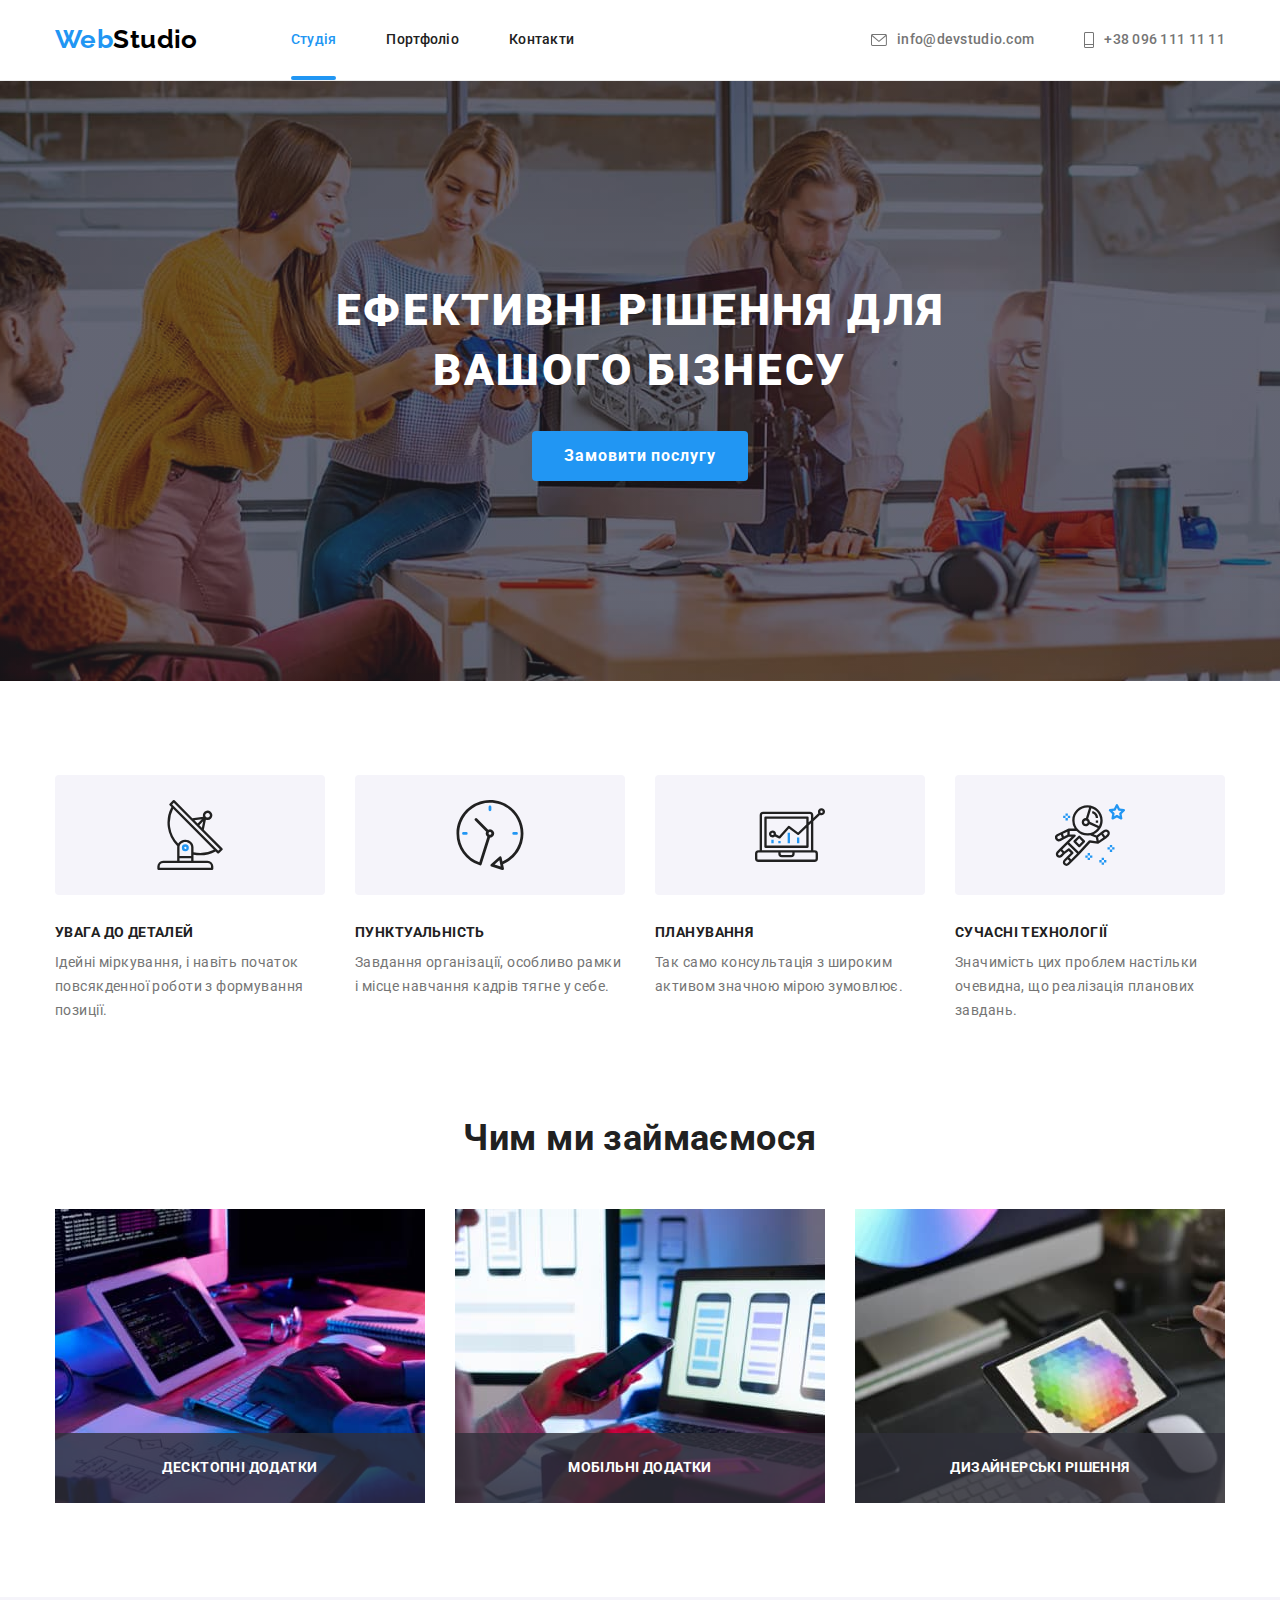
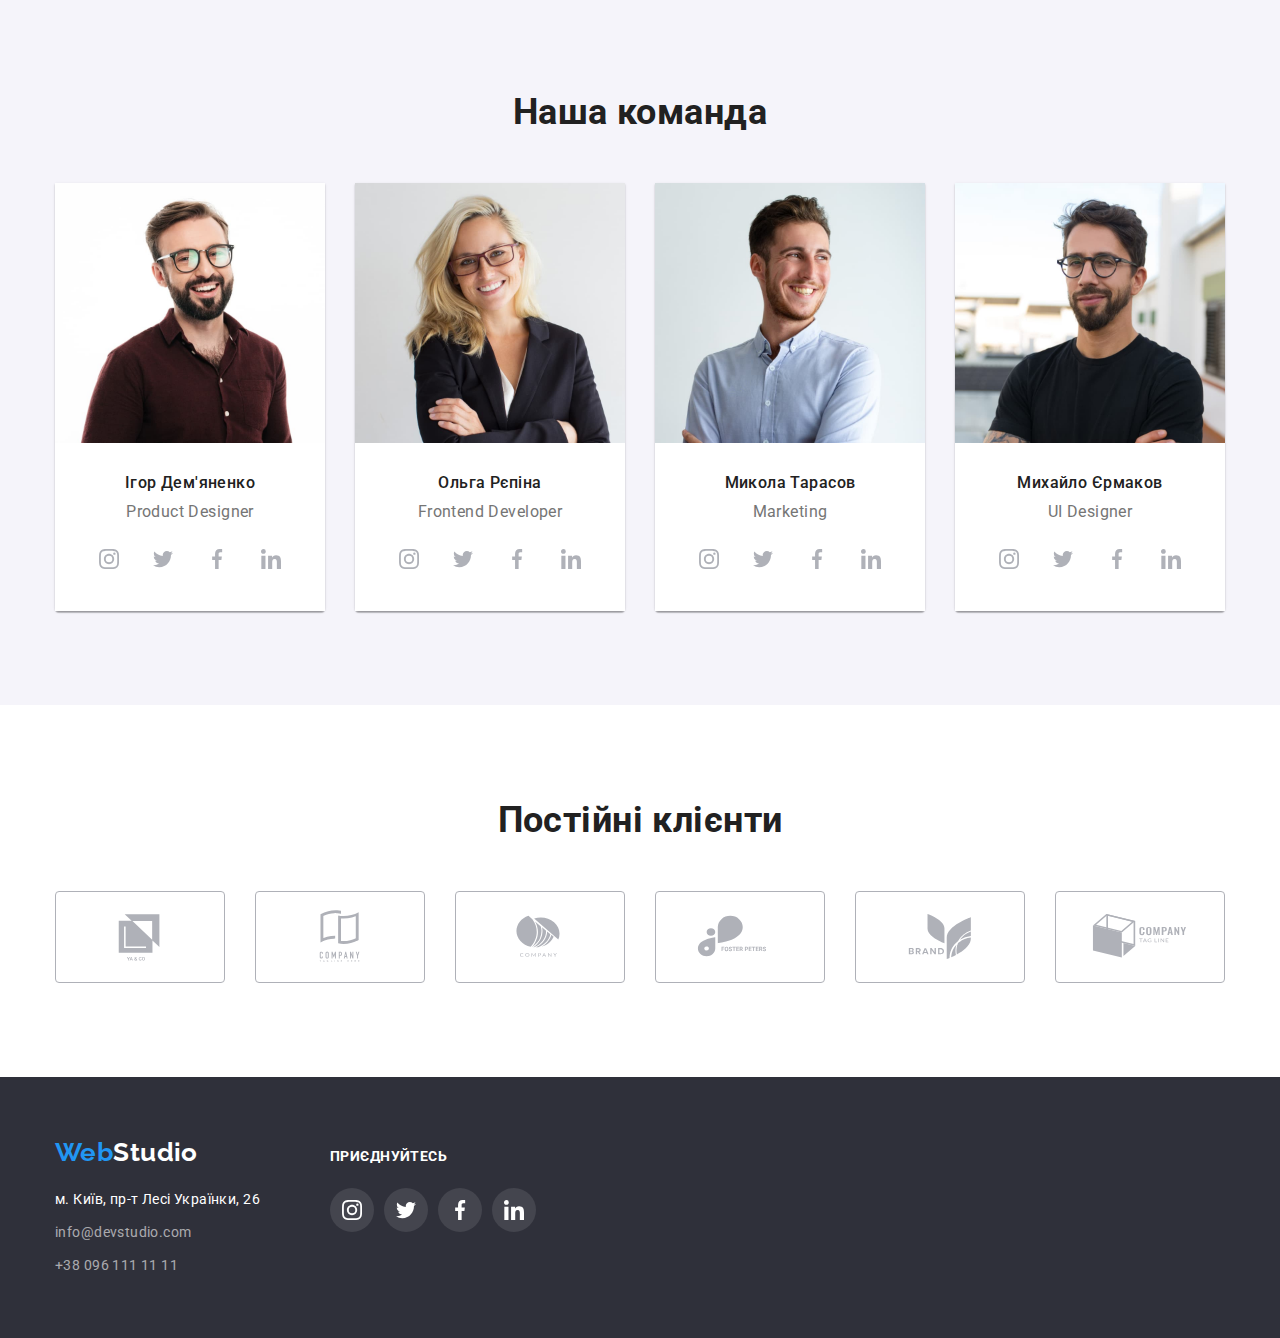
==== index.html @ 14be7772 "summary1" ====
<!DOCTYPE html>
<html lang="uk">
  <head>
    <meta charset="UTF-8" />
    <meta http-equiv="X-UA-Compatible" content="IE=edge" />
    <meta name="viewport" content="width=device-width, initial-scale=1.0" />
    <title>WebStudio</title>
    <link
      href="https://fonts.googleapis.com/css2?family=Raleway:wght@700&family=Roboto:wght@400;500;700;900&display=swap"
      rel="stylesheet"
    />
    <link
      rel="stylesheet"
      href="https://cdnjs.cloudflare.com/ajax/libs/modern-normalize/1.0.0/modern-normalize.min.css"
    />
    <link rel="stylesheet" href="css/styles.css" />
  </head>

  <body>
    <header class="header">
      <div class="container main-string">
        <nav class="line">
          <a href="#" class="logo"><span>Web</span>Studio</a>
          <ul class="site-nav list">
            <li class="item"><a href="" class="link current">Студія</a></li>
            <li class="item"><a href="./portfolio.html" class="link">Портфоліо</a></li>
            <li class="item"><a href="" class="link">Контакти</a></li>
          </ul>
        </nav>
        <ul class="site-cont list">
          <li class="item">
            <a href="mailto:info@devstudio.com" class="refer">
              <svg class="envephon" width="16" height="12">
                <use href="./img/icons.svg#envelope"></use>
              </svg>
              info@devstudio.com
            </a>
          </li>
          <li class="item">
            <a href="tel:+380961111111" class="refer">
              <svg class="envephon" width="10" height="16">
                <use href="./img/icons.svg#phone"></use>
              </svg>
              +38 096 111 11 11</a
            >
          </li>
        </ul>
      </div>
    </header>

    <main>
      <section class="hero">
        <div class="container">
          <h1 class="hero-title">
            Ефективні рішення для <br />
            вашого бізнесу
          </h1>
          <button type="button" class="hero-button" data-modal-open>Замовити послугу</button>
        </div>
      </section>

      <section class="section">
        <div class="container">
          <h2 class="visually-hidden">Наші переваги</h2>
          <ul class="benefits-line list">
            <li>
              <div class="psevdo">
                <svg class="psevdo-icons" width="70" height="70">
                  <use href="./img/icons.svg#antenna"></use>
                </svg>
              </div>
              <h3 class="section-title">УВАГА ДО ДЕТАЛЕЙ</h3>
              <p class="section-text">
                Ідейні міркування, і навіть початок повсякденної роботи з формування позиції.
              </p>
            </li>
            <li>
              <div class="psevdo">
                <svg class="psevdo-icons" width="70" height="70">
                  <use href="./img/icons.svg#clock"></use>
                </svg>
              </div>
              <h3 class="section-title">ПУНКТУАЛЬНІСТЬ</h3>
              <p class="section-text">
                Завдання організації, особливо рамки і місце навчання кадрів тягне у себе.
              </p>
            </li>
            <li>
              <div class="psevdo">
                <svg class="psevdo-icons" width="70" height="70">
                  <use href="./img/icons.svg#diagram"></use>
                </svg>
              </div>
              <h3 class="section-title">ПЛАНУВАННЯ</h3>
              <p class="section-text">
                Так само консультація з широким активом значною мірою зумовлює.
              </p>
            </li>
            <li>
              <div class="psevdo">
                <svg class="psevdo-icons" width="70" height="70">
                  <use href="./img/icons.svg#astronaut"></use>
                </svg>
              </div>
              <h3 class="section-title">СУЧАСНІ ТЕХНОЛОГІЇ</h3>
              <p class="section-text">
                Значимість цих проблем настільки очевидна, що реалізація планових завдань.
              </p>
            </li>
          </ul>
        </div>
      </section>

      <section class="section job">
        <div class="container">
          <h2 class="job-work">Чим ми займаємося</h2>
          <ul class="foto-line list">
            <li class="type-work">
              <div class="work-item">
                <img
                  class="picture"
                  src="./img/foto1.jpg"
                  alt="фото роботи на комп'ютері"
                  width="370"
                  height="294"
                />                
                <p class="plash-text">Десктопні додатки</p>
              </div>
            </li>
            <li class="type-work">
              <div class="work-item">
                <img
                  class="picture"
                  src="./img/foto2.jpg"
                  alt="фото роботи на комп'ютері"
                  width="370"
                  height="294"
                />                
                <p class="plash-text">Мобільні додатки</p>               
              </div>
            </li>
            <li class="type-work">
              <div class="work-item">
                <img
                  class="picture"
                  src="./img/foto3.jpg"
                  alt="фото роботи на комп'ютері"
                  width="370"
                  height="294"
                />                
                <p class="plash-text">Дизайнерські рішення</p>                
              </div>
            </li>
          </ul>
        </div>
      </section>

      <section class="section team">
        <div class="container">
          <h2 class="team-title">Наша команда</h2>
          <ul class="team-line list">
            <li class="team-persone">
              <img
                class="picture"
                src="./img/p-designer.jpg"
                alt="Product Designer"
                width="270"
                height="260"
              />
              <div class="team-box">
                <h3 class="team-second-title">Ігор Дем'яненко</h3>
                <p class="team-text">Product Designer</p>
                <ul class="socials list">
                  <li class="socials-item">
                    <a
                      class="socials-link link"
                      href="https://instagram.com"
                      target="_blank"
                      rel="nofollow noopener noreferrer"
                      aria-label="Instagram"
                    >
                      <svg class="socials-icon" width="20" height="20">
                        <use href="./img/icons.svg#instagram"></use>
                      </svg>
                    </a>
                  </li>
                  <li class="socials-item">
                    <a
                      class="socials-link link"
                      href="https://twitter.com"
                      target="_blank"
                      rel="nofollow noopener noreferrer"
                      aria-label="Twitter"
                    >
                      <svg class="socials-icon" width="20" height="20">
                        <use href="./img/icons.svg#twitter"></use>
                      </svg>
                    </a>
                  </li>
                  <li class="socials-item">
                    <a
                      class="socials-link link"
                      href="https://facebook.com"
                      target="_blank"
                      rel="nofollow noopener noreferrer"
                      aria-label="Facebook"
                    >
                      <svg class="socials-icon" width="20" height="20">
                        <use href="./img/icons.svg#facebook"></use>
                      </svg>
                    </a>
                  </li>
                  <li class="socials-item">
                    <a
                      class="socials-link link"
                      href="https://linkedin.com"
                      target="_blank"
                      rel="nofollow noopener noreferrer"
                      aria-label="Linkedin"
                    >
                      <svg class="socials-icon" width="20" height="20">
                        <use href="./img/icons.svg#linkedin"></use>
                      </svg>
                    </a>
                  </li>
                </ul>
              </div>
            </li>
            <li class="team-persone">
              <img
                class="picture"
                src="./img/developer.jpg"
                alt="Frontend Developer"
                width="270"
                height="260"
              />
              <div class="team-box">
                <h3 class="team-second-title">Ольга Рєпіна</h3>
                <p class="team-text">Frontend Developer</p>
                <ul class="socials list">
                  <li class="socials-item">
                    <a
                      class="socials-link link"
                      href="https://instagram.com"
                      target="_blank"
                      rel="nofollow noopener noreferrer"
                      aria-label="Instagram"
                    >
                      <svg class="socials-icon" width="20" height="20">
                        <use href="./img/icons.svg#instagram"></use>
                      </svg>
                    </a>
                  </li>
                  <li class="socials-item">
                    <a
                      class="socials-link link"
                      href="https://twitter.com"
                      target="_blank"
                      rel="nofollow noopener noreferrer"
                      aria-label="Twitter"
                    >
                      <svg class="socials-icon" width="20" height="20">
                        <use href="./img/icons.svg#twitter"></use>
                      </svg>
                    </a>
                  </li>
                  <li class="socials-item">
                    <a
                      class="socials-link link"
                      href="https://facebook.com"
                      target="_blank"
                      rel="nofollow noopener noreferrer"
                      aria-label="Facebook"
                    >
                      <svg class="socials-icon" width="20" height="20">
                        <use href="./img/icons.svg#facebook"></use>
                      </svg>
                    </a>
                  </li>
                  <li class="socials-item">
                    <a
                      class="socials-link link"
                      href="https://linkedin.com"
                      target="_blank"
                      rel="nofollow noopener noreferrer"
                      aria-label="Linkedin"
                    >
                      <svg class="socials-icon" width="20" height="20">
                        <use href="./img/icons.svg#linkedin"></use>
                      </svg>
                    </a>
                  </li>
                </ul>
              </div>
            </li>
            <li class="team-persone">
              <img
                class="picture"
                src="./img/marketing.jpg"
                alt="Marketing"
                width="270"
                height="260"
              />
              <div class="team-box">
                <h3 class="team-second-title">Микола Тарасов</h3>
                <p class="team-text">Marketing</p>
                <ul class="socials list">
                  <li class="socials-item">
                    <a
                      class="socials-link link"
                      href="https://instagram.com"
                      target="_blank"
                      rel="nofollow noopener noreferrer"
                      aria-label="Instagram"
                    >
                      <svg class="socials-icon" width="20" height="20">
                        <use href="./img/icons.svg#instagram"></use>
                      </svg>
                    </a>
                  </li>
                  <li class="socials-item">
                    <a
                      class="socials-link link"
                      href="https://twitter.com"
                      target="_blank"
                      rel="nofollow noopener noreferrer"
                      aria-label="Twitter"
                    >
                      <svg class="socials-icon" width="20" height="20">
                        <use href="./img/icons.svg#twitter"></use>
                      </svg>
                    </a>
                  </li>
                  <li class="socials-item">
                    <a
                      class="socials-link link"
                      href="https://facebook.com"
                      target="_blank"
                      rel="nofollow noopener noreferrer"
                      aria-label="Facebook"
                    >
                      <svg class="socials-icon" width="20" height="20">
                        <use href="./img/icons.svg#facebook"></use>
                      </svg>
                    </a>
                  </li>
                  <li class="socials-item">
                    <a
                      class="socials-link link"
                      href="https://linkedin.com"
                      target="_blank"
                      rel="nofollow noopener noreferrer"
                      aria-label="Linkedin"
                    >
                      <svg class="socials-icon" width="20" height="20">
                        <use href="./img/icons.svg#linkedin"></use>
                      </svg>
                    </a>
                  </li>
                </ul>
              </div>
            </li>
            <li class="team-persone">
              <img
                class="picture"
                src="./img/u-designer.jpg"
                alt="UI Designer"
                width="270"
                height="260"
              />
              <div class="team-box">
                <h3 class="team-second-title">Михайло Єрмаков</h3>
                <p class="team-text">UI Designer</p>
                <ul class="socials list">
                  <li class="socials-item">
                    <a
                      class="socials-link link"
                      href="https://instagram.com"
                      target="_blank"
                      rel="nofollow noopener noreferrer"
                      aria-label="Instagram"
                    >
                      <svg class="socials-icon" width="20" height="20">
                        <use href="./img/icons.svg#instagram"></use>
                      </svg>
                    </a>
                  </li>
                  <li class="socials-item">
                    <a
                      class="socials-link link"
                      href="https://twitter.com"
                      target="_blank"
                      rel="nofollow noopener noreferrer"
                      aria-label="Twitter"
                    >
                      <svg class="socials-icon" width="20" height="20">
                        <use href="./img/icons.svg#twitter"></use>
                      </svg>
                    </a>
                  </li>
                  <li class="socials-item">
                    <a
                      class="socials-link link"
                      href="https://facebook.com"
                      target="_blank"
                      rel="nofollow noopener noreferrer"
                      aria-label="Facebook"
                    >
                      <svg class="socials-icon" width="20" height="20">
                        <use href="./img/icons.svg#facebook"></use>
                      </svg>
                    </a>
                  </li>
                  <li class="socials-item">
                    <a
                      class="socials-link link"
                      href="https://linkedin.com"
                      target="_blank"
                      rel="nofollow noopener noreferrer"
                      aria-label="Linkedin"
                    >
                      <svg class="socials-icon" width="20" height="20">
                        <use href="./img/icons.svg#linkedin"></use>
                      </svg>
                    </a>
                  </li>
                </ul>
              </div>
            </li>
          </ul>
        </div>
      </section>

      <section class="section">
        <div class="container">
          <h2 class="loyal-customers">Постійні клієнти</h2>
          <ul class="customers-line list">
            <li>
              <a href="" class="customer link">
                <svg class="icons" width="106" height="60">
                  <use href="./img/icons.svg#logo1"></use>
                </svg>
              </a>
            </li>
            <li>
              <a href="" class="customer link">
                <svg class="icons" width="106" height="60">
                  <use href="./img/icons.svg#logo2"></use>
                </svg>
              </a>
            </li>
            <li>
              <a href="" class="customer link">
                <svg class="icons" width="106" height="60">
                  <use href="./img/icons.svg#logo3"></use>
                </svg>
              </a>
            </li>
            <li>
              <a href="" class="customer link">
                <svg class="icons" width="106" height="60">
                  <use href="./img/icons.svg#logo4"></use>
                </svg>
              </a>
            </li>
            <li>
              <a href="" class="customer link">
                <svg class="icons" width="106" height="60">
                  <use href="./img/icons.svg#logo5"></use>
                </svg>
              </a>
            </li>
            <li>
              <a href="" class="customer link">
                <svg class="icons" width="106" height="60">
                  <use href="./img/icons.svg#logo6"></use>
                </svg>
              </a>
            </li>
          </ul>
        </div>
      </section>
    </main>

    <footer class="footer-cont">
      <div class="container equal">
        <div class="footer-first">
          <a href="#" class="logofoot"><span>Web</span>Studio</a>
          <address class="adress-margin">
            <ul class="norm list">
              <li class="footer-margin">
                <a
                  href="https://goo.gl/maps/524kkG5ZM38i1wWp9"
                  class="footer-adress"
                  target="_blank"
                  rel="noopener noreferrer nofollov"
                  >м. Київ, пр-т Лесі Українки, 26
                </a>
              </li>
              <li class="footer-margin">
                <a href="mailto:info@devstudio.com" class="footer-text refer">info@devstudio.com</a>
              </li>
              <li>
                <a href="tel:+380961111111" class="footer-text refer">+38 096 111 11 11</a>
              </li>
            </ul>
          </address>
        </div>
        <div>
          <p class="joining">ПРИЄДНУЙТЕСЬ</p>
          <ul class="socials-bottom list">
            <li class="socials-item">
              <a
                class="socials-footer link"
                href="https://instagram.com"
                target="_blank"
                rel="nofollow noopener noreferrer"
                aria-label="Instagram"
              >
                <svg class="socials-icon" width="20" height="20">
                  <use href="./img/icons.svg#instagram"></use>
                </svg>
              </a>
            </li>
            <li class="socials-item">
              <a
                class="socials-footer link"
                href="https://twitter.com"
                target="_blank"
                rel="nofollow noopener noreferrer"
                aria-label="Twitter"
              >
                <svg class="socials-icon" width="20" height="20">
                  <use href="./img/icons.svg#twitter"></use>
                </svg>
              </a>
            </li>
            <li class="socials-item">
              <a
                class="socials-footer link"
                href="https://facebook.com"
                target="_blank"
                rel="nofollow noopener noreferrer"
                aria-label="Facebook"
              >
                <svg class="socials-icon" width="20" height="20">
                  <use href="./img/icons.svg#facebook"></use>
                </svg>
              </a>
            </li>
            <li class="socials-item">
              <a
                class="socials-footer link"
                href="https://linkedin.com"
                target="_blank"
                rel="nofollow noopener noreferrer"
                aria-label="Linkedin"
              >
                <svg class="socials-icon" width="20" height="20">
                  <use href="./img/icons.svg#linkedin"></use>
                </svg>
              </a>
            </li>
          </ul>
        </div>
      </div>
    </footer>

    <div class="backdrop is-hidden" data-modal>
      <div class="modal">
        <!-- <p>Lorem ipsum dolor sit amet consectetur 
          adipisicing elit. Voluptates commodi 
          quaerat velit sint modi nihil pariatur 
          cupiditate quidem explicabo, iure temporibus?
           Odit explicabo sint alias quae illo minus modi provident.
        </p> -->

        <button class="modal-btn" type="button" data-modal-close>
          <svg class="close-btn" width="11" height="11">
            <use href="./img/icons.svg#close"></use>
          </svg>
        </button>
      </div>
    </div>

    <script src="./js/modal.js"></script>
  </body>
</html>
---- css/styles.css ----
html {
    box-sizing: border-box;
}

*,
*::before,
*::after {
    box-sizing: inherit;
}

:root {
    --whete-letters: #FFFFFF;
    --fon: #2F303A;
    --fonbut: #2196F3;
    --title-text-color: #212121;
    --fonbutton: #F5F4FA;
    --main-text-color: #757575;
    --indent: 30px;
    --items: 3;
    --backdrop-index: 1000
}

body { 
    background: var(--whete-letters);
    color: var(--main-text-color);
    font-family: Roboto, sans-serif;
    font-size: 14px;
    letter-spacing: 0.03em;
}

/* tools */
.list {
    padding: 0;
    margin: 0;
    list-style: none;
}

h1,
h2,
h3,
p {
    margin: 0;
    padding: 0;
}

.section {
    padding-top: 94px;
    padding-bottom: 94px;
}

.container {
    margin-left: auto;
    margin-right: auto;
    width: 1200px;
    padding-left: 15px;
    padding-right: 15px;
    /* outline: 2px solid red; */
}

/* index.html */
/* logo */

.logo {
    padding-top: 24px;
    padding-bottom: 25px;
    color: #000000;
    font-family: Raleway, sans-serif;
    font-weight: 700;
    font-size: 26px;
    line-height: 1.2;
    text-decoration: none;     
}
.logo > span {
     color: var(--fonbut);
}

button {
    font-family: inherit;
}

/* Site nav */

.header {
    display: block;
    border-bottom: 1px solid #ECECEC;
}

.main-string {
    display: flex;
    align-items: center;
}

.line {
    display: flex;
    align-items: center;
}

.site-nav {
    display: flex;
    margin-left: 93px;
}

.site-nav .item:not(:last-child) {
    margin-right: 50px;
}

/* .site-nav .item + .item {
    margin-left: 50px; 
}*/

.site-nav .link {
    display: block;
    padding-top: 32px;
    padding-bottom: 32px;

    color: var(--title-text-color);

    font-weight: 500;
    line-height: 1.14;
    letter-spacing: 0.02em;
    text-decoration: none;

    transition: color 250ms cubic-bezier(0.4, 0, 0.2, 1);
}

.site-nav .item {
    position: relative;
}

.site-nav .link:hover,
.site-nav .link:focus {
    color: var(--fonbut);
}

.site-nav .link.current {
    color: var(--fonbut);
}

.current::after {
    display: block;
    content: "";
    position: absolute;
    bottom: 0;
    left: 0;
    width: 100%;
    height: 4px;
    
    border-radius: 2px;
    background-color: var(--fonbut) 
}

/* Site contacts */

.site-cont {
    display: flex;
    margin-left: auto;
}

.item {
    display: flex;
    align-items: center;
    justify-content: center;
    color: var(--main-text-color);

    transition: color 250ms cubic-bezier(0.4, 0, 0.2, 1);
}

.envephon {
    fill: currentColor;
    margin-right: 10px;
}

.item:hover,
.item:focus {
    color: var(--fonbut);
}

.refer {
    display: flex;
    align-items: center;
}

.site-cont .item +.item {
    margin-left: 50px;
}

.site-cont .refer {
    padding-top: 32px;
    padding-bottom: 32px;

    color: var(--main-text-color);
    font-weight: 500;
    line-height: 1.14;
    letter-spacing: 0.02em;
    text-decoration: none;

    transition: color 250ms cubic-bezier(0.4, 0, 0.2, 1);
}

.site-cont .refer:hover,
.site-cont .refer:focus {
    color: var(--fonbut);
}

/* section Hero */

.hero {
    display: block;
    padding-top: 200px;
    padding-bottom: 200px;
    background: #C4C4C4;
    /* background: var(--fon); */
    text-align: center;

    background-image: 
        linear-gradient(to right, rgba(47, 48, 58, 0.4),
        rgba(47, 48, 58, 0.4)), 
        url(../img/fonimg.jpg);
    background-repeat: no-repeat;
    background-size: cover;
    background-position: center;

}
.hero-title {
    margin-bottom: 30px;
    color: var(--whete-letters);
    font-weight: 900;
    font-size: 44px;
    line-height: 1.36;
    letter-spacing: 0.06em;
    text-transform: uppercase;        
}
.hero-button {
    cursor: pointer;
    border-radius: 4px;
    border: none;
    width: 216px;
    height: 50px;
    
    color: var(--whete-letters);
    background: var(--fonbut);
    font-weight: 700;
    font-size: 16px;
    line-height: 1.88;    
    align-items: center;
    letter-spacing: 0.06em;

    transition: background 250ms cubic-bezier(0.4, 0, 0.2, 1);
}
   
.container .hero-button:hover,
.container .hero-button:focus {
    background: #188CE8;
}

/* Section Benefits */

.visually-hidden {
    position: absolute;
    width: 1px;
    height: 1px;
    margin: -1px;
    border: 0;
    padding: 0;
    white-space: nowrap;
    clip: rect(0 0 0 0);
    overflow: hidden;
}

.section-title {
    margin-top: 30px;
    margin-bottom: 10px;
    color: var(--title-text-color);
    font-weight: 700;
    font-size: 14px;
    line-height: 1.14;
    text-transform: uppercase;
}

.section-text {
    line-height: 1.71;
    width: 270px;
}

.benefits-line {
    display: flex;
    justify-content: space-between;
}

.psevdo::before {
    display: block;
    content: "";
    height: 120px;
    background: #F5F4FA;
    border-radius: 4px;

    background-image: url(../img/antenna\ 1.jpg);
    background-repeat: no-repeat;
    background-position: center;
    color: #212121;
} 

.psevdo {
    display: flex;
    align-items: center;
    justify-content: center;
    width: 270px;
    height: 120px;
    background: #F5F4FA;
    border-radius: 4px;
}

.picture {
    display: block;
}

/* Our works */

.job {
    padding-top: 0;
}

.job-work {
    margin-bottom: 50px;
    color: var(--title-text-color);
    font-weight: 700;
    font-size: 36px;
    line-height: 1.17;
    text-align: center;
}

.foto-line {
    display: flex;
    justify-content: space-between;
}

.work-item {
    position: relative;
}

.plash-text { 
    display: flex;
    align-items: center;
    justify-content: center;
    position: absolute;
    width: 370px;
    height: 70px;
    bottom: 0;
    left: 0;
    background: rgba(47, 48, 58, 0.8);

    font-style: normal;
    font-weight: 700;  
    line-height: 1.14;
    text-align: center;    
    text-transform: uppercase;
    color: #FFFFFF;    
}

/* Section Our team */
.team {
    background: #F5F4FA;
}

.team-title {
    margin-bottom: 50px;
    color: var(--title-text-color);
    font-weight: 700;
    font-size: 36px;
    line-height: 1.17;
    text-align: center; 
}
.team-line {
    display: flex;
    justify-content: space-between;
}

.team-persone {
    box-shadow: 0px 1px 3px rgba(0, 0, 0, 0.12), 0px 1px 1px rgba(0, 0, 0, 0.14), 0px 2px 1px rgba(0, 0, 0, 0.2);
    border-radius: 0px 0px 4px 4px;
}

.team-box {
    background: #FFFFFF;
    width: 270;
    padding: 30px 15px;
}

.team-second-title {
    margin-bottom: 10px;

    color: var(--title-text-color);
    font-weight: 500;
    font-size: 16px;
    line-height: 1.19;
    text-align: center;
}

.team-text {
    font-size: 16px;
    line-height: 1.19;
    text-align: center;
    margin-bottom: 16px;
}

.socials {
    display: flex;
    justify-content: center;
    gap: 10px;
}

.socials-link {
    display: flex;
    align-items: center;
    justify-content: center;

    width: 44px;
    height: 44px;
    color: #AFB1B8;
    background-color: #fff;
    border-radius: 50%;

    transition: background-color 250ms cubic-bezier(0.4, 0, 0.2, 1),    
                color 250ms cubic-bezier(0.4, 0, 0.2, 1);
}

.socials-icon {
    fill: currentColor;    
}

.socials-link:hover,
.socials-link:focus  {
    background-color: #2196F3;
    color: #fff;
}

/* loyal customers */

.loyal-customers {
    font-style: normal;
    font-weight: 700;
    font-size: 36px;
    line-height: 42px;
    text-align: center;
    color: var(--title-text-color);
    margin-bottom: 50px;
}

.customers-line {
    display: flex;
    justify-content: space-between;
    align-items: center;
    gap: 30px;
}
 
.customer {
    display: flex;
    align-items: center;
    justify-content: center;
    width: 170px;
    height: 92px;
    border: 1px solid #AFB1B8;
    border-radius: 4px;
    color: #AFB1B8;

    transition: border-color 250ms cubic-bezier(0.4, 0, 0.2, 1),
                color 250ms cubic-bezier(0.4, 0, 0.2, 1);
}

.icons {
    fill: currentColor;
}

.customer:hover,
.customer:focus {
    border-color: var(--fonbut);
    color: var(--fonbut);
}

/* footer */

.footer-cont {
    display: block;
    background: var(--fon);
    padding-top: 60px;
    padding-bottom: 60px;
}

.logofoot {
    color: var(--whete-letters);
    font-family: 'Raleway';
    font-weight: 700;
    font-size: 26px;
    line-height: 1.19;
    
    text-decoration: none; 
}

.logofoot>span {
    color: var(--fonbut);
}

.norm {
    font-style: normal  ;
}

.adress-margin {
    margin-top: 20px;
}

.footer-margin {
    margin-bottom: 9px;
}

.footer-adress {
    color: #FFFFFF;
    line-height: 1.71;
    text-decoration: none;

    transition: color 250ms cubic-bezier(0.4, 0, 0.2, 1);
}

.footer-text {
    color: rgba(255, 255, 255, 0.6);
    line-height: 1.71;
    text-decoration: none;
    
}

.norm .footer-text {
    transition: color 250ms cubic-bezier(0.4, 0, 0.2, 1);
}

.norm .footer-text:hover,
.norm .footer-text:focus {
    color: var(--fonbut);
}

.norm .footer-adress:hover,
.norm .footer-adress:focus {
    color: var(--fonbut);
}

.equal {
    display: flex;
    align-items: baseline;
}

.joining {
    font-style: normal;
    font-weight: 700;
    line-height: 1.14;
    text-transform: uppercase;
    color: #FFFFFF;
    margin-bottom: 23px;
}

.footer-first {
    margin-right: 70px;
}

.socials-bottom {
    display: flex;
    justify-content: center;
    gap: 10px;
}

.socials-footer {
    display: flex;
    align-items: center;
    justify-content: center;
    width: 44px;
    height: 44px;
    color: #fff;
    background: rgba(255, 255, 255, 0.1);
    border-radius: 50%;

    transition: background-color 250ms cubic-bezier(0.4, 0, 0.2, 1);
}

.socials-footer:hover,
.socials-footer:focus {
    background-color: #2196F3;
}

/* Modal window */

.backdrop {
    position: fixed;
    top: 0;
    left: 0;
    width: 100%;
    height: 100%;
    z-index: var(--backdrop-index);

    opacity: 1;
    visibility: visible;
    pointer-events: initial;

    background-color: rgba(0, 0, 0, 0.3);
    backdrop-filter: blur(2px);

    transition: opacity 250ms cubic-bezier(0.4, 0, 0.2, 1), 
                visibility 250ms cubic-bezier(0.4, 0, 0.2, 1);
}

.backdrop.is-hidden {
    opacity: 0;
    visibility: hidden;
    pointer-events: none;
}

.modal {
    position: absolute;
    top: 50%;
    left: 50%;
    transform: translate(-50%, -50%) scale(1);

    width: 528px;
    height: 581px;

    background: #FFFFFF;
    box-shadow: 0px 1px 3px rgba(0, 0, 0, 0.12), 0px 1px 1px rgba(0, 0, 0, 0.14), 0px 2px 1px rgba(0, 0, 0, 0.2);
    border-radius: 4px;

    transition: transform 250ms cubic-bezier(0.4, 0, 0.2, 1);
}

.modal-btn {
    position: absolute;

    display: flex;
    align-items: center;
    justify-content: center;

    top: 8px;
    right: 8px;

    width: 30px;
    height: 30px;
    padding: 0;
    border-radius: 50%;
  
    background: #FFFFFF;
    border: 1px solid rgba(0, 0, 0, 0.1);

    cursor: pointer;
}

.backdrop.is-hidden .modal {
    transform: translate(-50%, -50%) scale(1.2) rotateZ(1turn);
}

/* portfolio */

.decision {
    padding-top: 94px;
    padding-bottom: 94px;
}

.button-type     {
    display: inline-block;
    margin-bottom: 56px; 
    padding: 6px 22px;
    border-radius: 4px;
    min-width: 103px;
    color: var(--title-text-color);
    background: var(--fonbutton); 
    font-weight: 500;
    font-size: 16px;
    line-height: 1.62;
    text-align: center;
    border: none;
    cursor: pointer;
}

.button-all {
    display: inline-block;
    margin-bottom: 56px;
    padding: 6px 25px;
    width: 73px;
    border-radius: 4px;
    color: var(--title-text-color);
    background: var(--fonbutton);
    font-weight: 500;
    font-size: 16px;
    line-height: 1.62;
    text-align: center;
    border: none;
    cursor: pointer;
}

.site-click {
    display: flex;
    justify-content: center;
    align-items: center;
        
}

.site-click .item:not(:last-child) {
    margin-right: 8px;
}

.site-click .link {
    color: var(--title-text-color);
    transition: color 250ms cubic-bezier(0.4, 0, 0.2, 1),
        background 250ms cubic-bezier(0.4, 0, 0.2, 1),
        box-shadow 250ms cubic-bezier(0.4, 0, 0.2, 1);
}

.site-click .link:hover,
.site-click .link:focus {
    color: var(--whete-letters);
    background: var(--fonbut);
    box-shadow: 0px 3px 1px rgba(0, 0, 0, 0.1), 0px 1px 2px rgba(0, 0, 0, 0.08), 0px 2px 2px rgba(0, 0, 0, 0.12);
}

.portfolio-line {
    display: flex;
    flex-wrap: wrap;
    gap: var(--indent);
}

.element-width {
   
    flex-basis: calc((100% - var(--indent) * (var(--items) - 1)) / var(--items));   
}

.portfolio-picture {
    display: block;

    transition: box-shadow 250ms cubic-bezier(0.4, 0, 0.2, 1);
}

.portfolio-picture:hover,
.portfolio-picture:focus {
    box-shadow: 0px 1px 1px rgba(0, 0, 0, 0.12), 0px 4px 4px rgba(0, 0, 0, 0.06), 1px 4px 6px rgba(0, 0, 0, 0.16);
}

.portfolio-content {
    display: block;
    position: relative;
    overflow: hidden;
}

.portfolio-techno {
    position: absolute;
    top: 0;
    left: 0;

    transform: translateY(101%);

    display: flex;
    align-items: center;
    width: 100%;
    height: 100%;

    background-color: #2196F3;
    backdrop-filter: blur(2px);
    transition: transform 250ms cubic-bezier(0.4, 0, 0.2, 1),
                opacity 250ms cubic-bezier(0.4, 0, 0.2, 1);
}

.portfolio-bef {
    padding-left: 24px;
    padding-right: 24px;

    font-weight: 400;
    font-size: 18px;
    line-height: 1.56;
    color: #FFFFFF;    
}

.element-width:hover .portfolio-techno {
    transform: translateY(0);
    opacity: 1;
}

.underline {
    text-decoration: none;
}

.descrip-box {
    display: block;
    padding: 20px 24px;
    background: #FFFFFF;
    border: 1px solid #EEEEEE;
    border-top: none;
}

.section-title-portfolio {
    margin-bottom: 4px;
    color: var(--title-text-color);
    font-weight: 700;
    font-size: 18px;
    line-height: 2;
    letter-spacing: 0.06em; 
}

.descrip {
    color: var(--main-text-color);
    font-size: 16px;
    line-height: 1.88;  
}
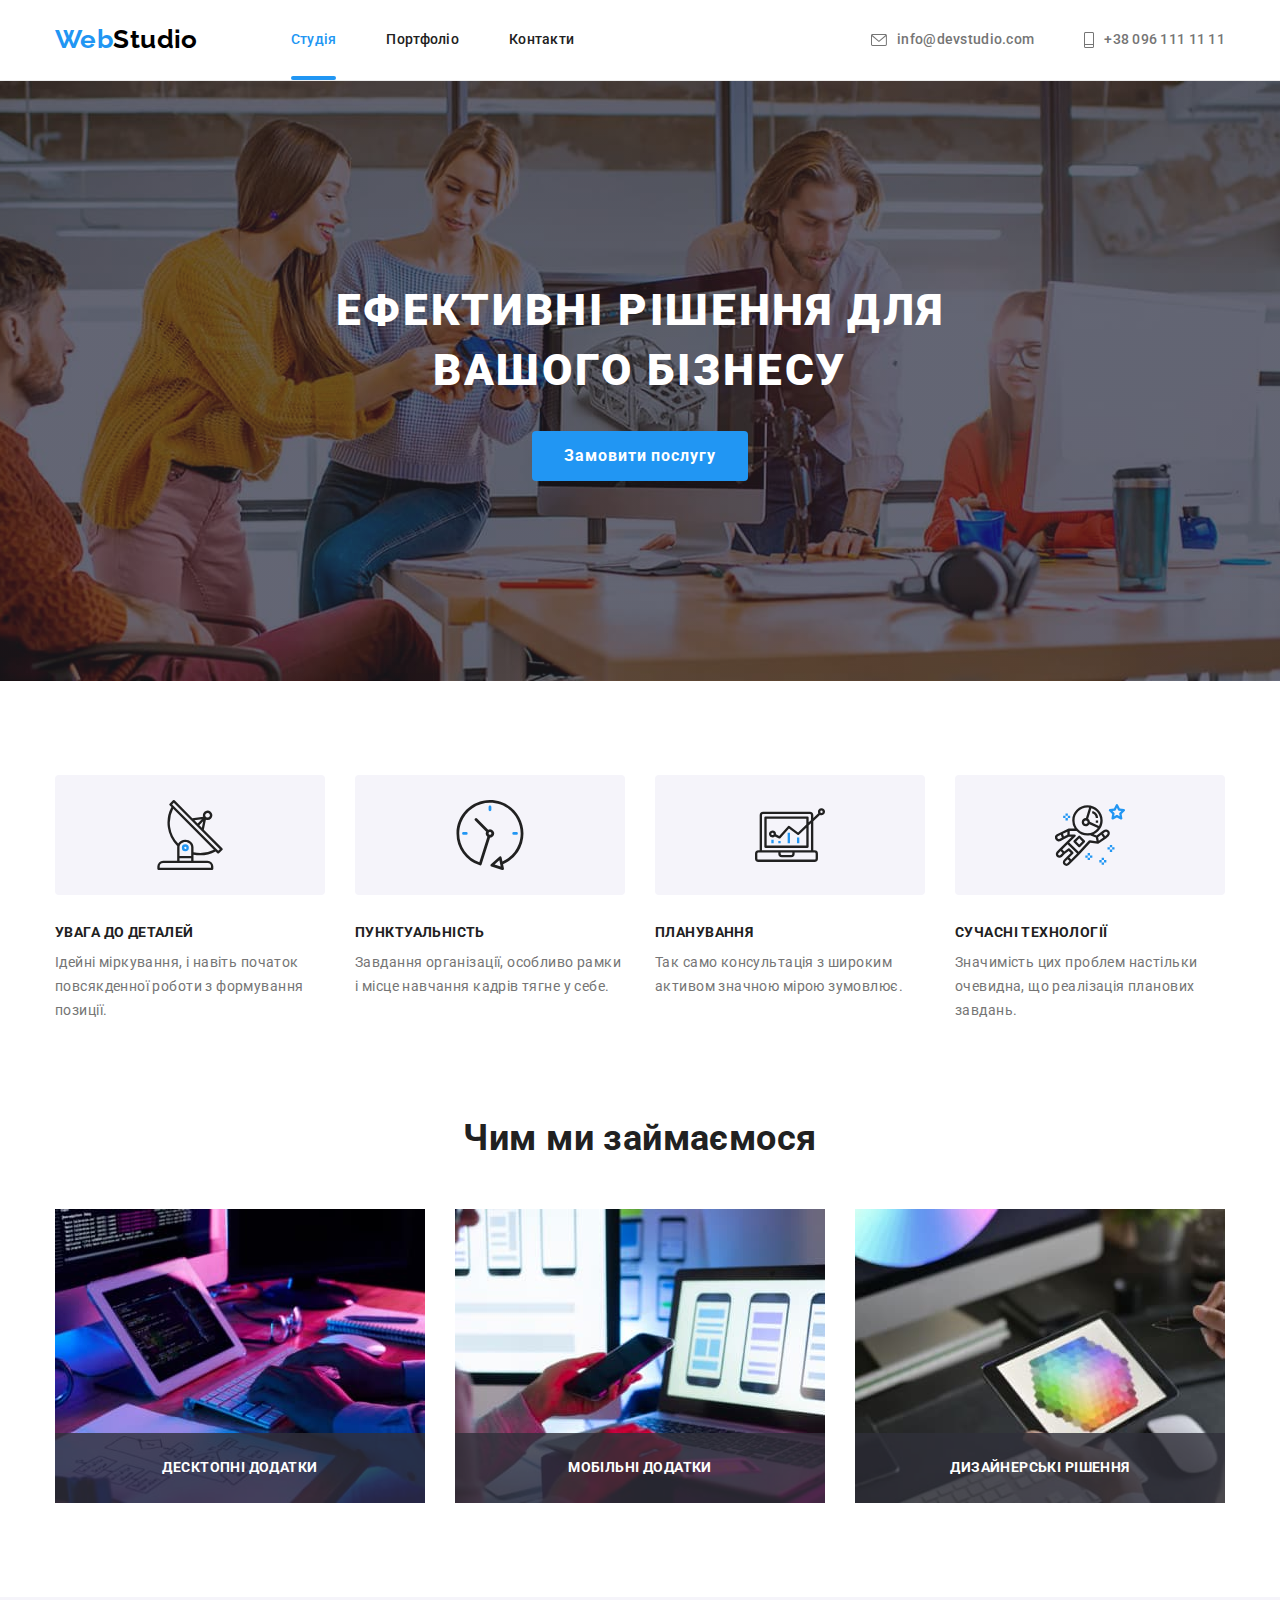
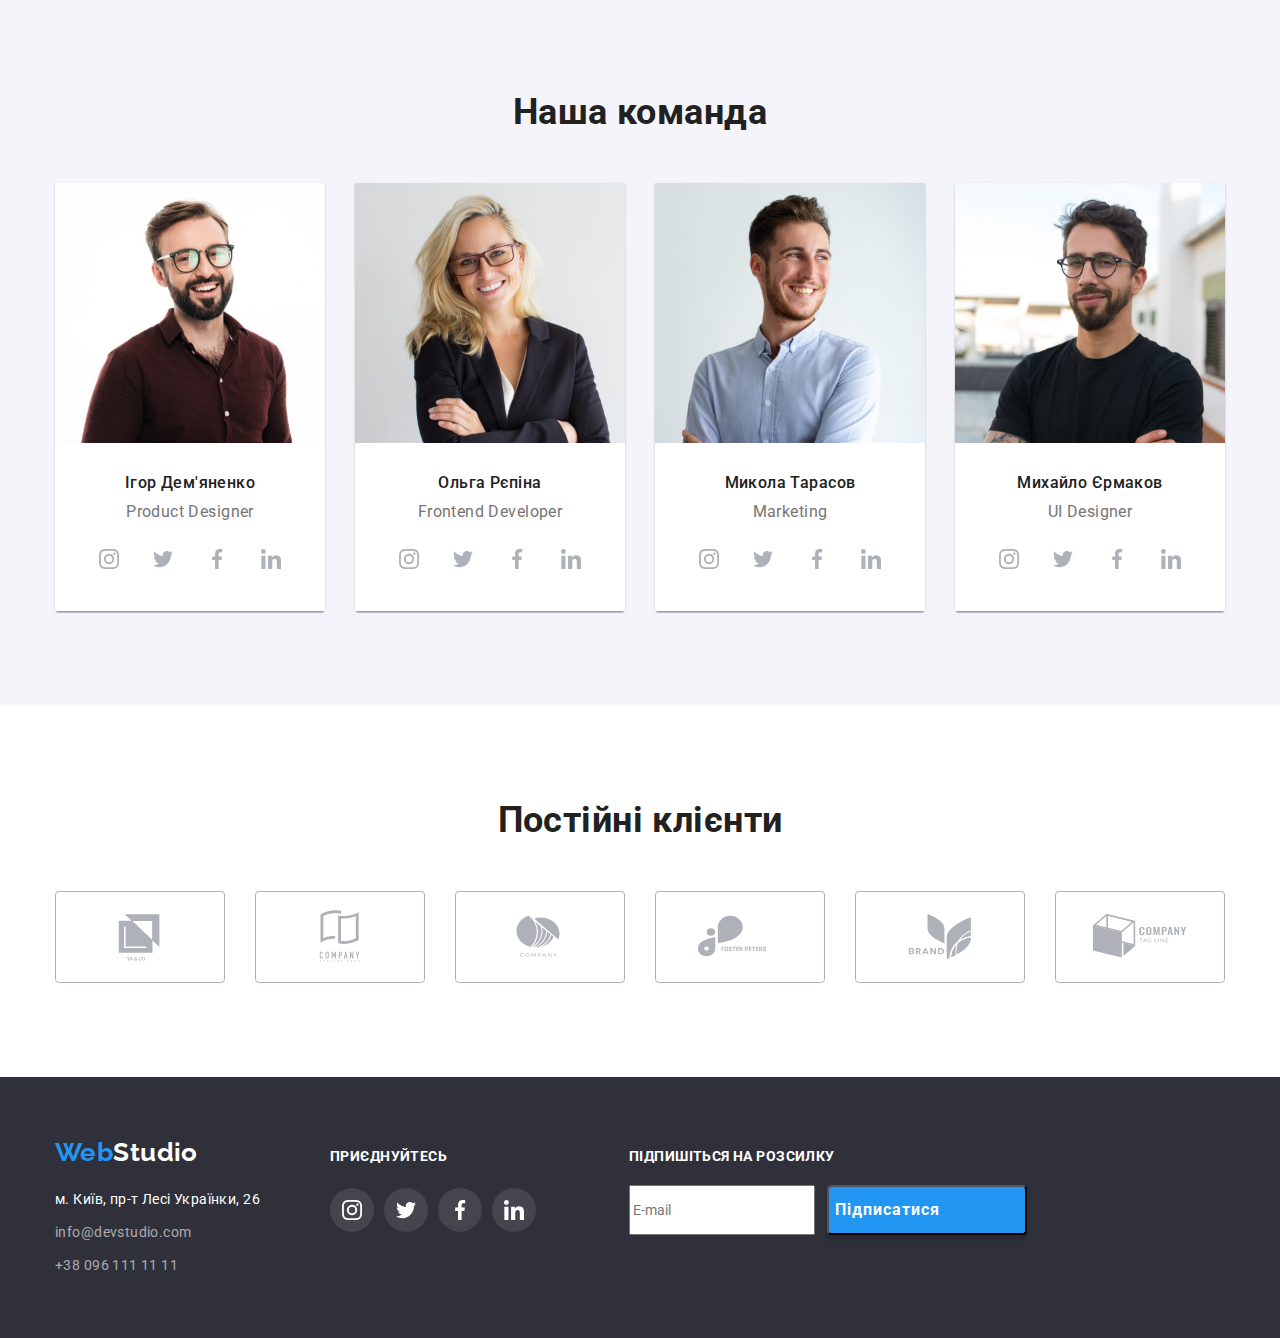
==== commit 0551ed71: "summary2" ====
--- a/index.html
+++ b/index.html
@@ -563,6 +563,13 @@
             </li>
           </ul>
         </div>
+        <div class="emailing">
+          <p class="emailing-text">ПІДПИШІТЬСЯ НА РОЗСИЛКУ</p>
+          <form class="emailing-form" name="emailing_form">                        
+            <input type="text" placeholder="E-mail">
+            <button type="button" class="emailing-button">Підписатися</button>                         
+          </form>
+        </div>
       </div>
     </footer>
 
--- a/css/styles.css
+++ b/css/styles.css
@@ -523,8 +523,7 @@
 .footer-text {
     color: rgba(255, 255, 255, 0.6);
     line-height: 1.71;
-    text-decoration: none;
-    
+    text-decoration: none;    
 }
 
 .norm .footer-text {
@@ -581,6 +580,47 @@
 .socials-footer:hover,
 .socials-footer:focus {
     background-color: #2196F3;
+}
+
+.emailing {
+    margin-left: 93px;
+}
+
+.emailing-text {
+    margin-bottom: 20px;
+
+    font-style: normal;
+    font-weight: 700;
+    line-height: 1.14;
+    text-transform: uppercase;
+
+    color: #FFFFFF;
+}
+
+.emailing-form {
+    display: flex;
+}
+
+.emailing-button {
+    margin-left: 12px;
+    width: 200px;
+    height: 50px;
+
+    font-style: normal;
+    font-weight: 700;
+    font-size: 16px;
+    line-height: 1.88;
+
+    display: flex;
+    align-items: center;
+    text-align: center;
+    letter-spacing: 0.06em;
+
+    color: #FFFFFF;
+
+    background: #2196F3;
+    box-shadow: 0px 4px 4px rgba(0, 0, 0, 0.15);
+    border-radius: 4px;
 }
 
 /* Modal window */
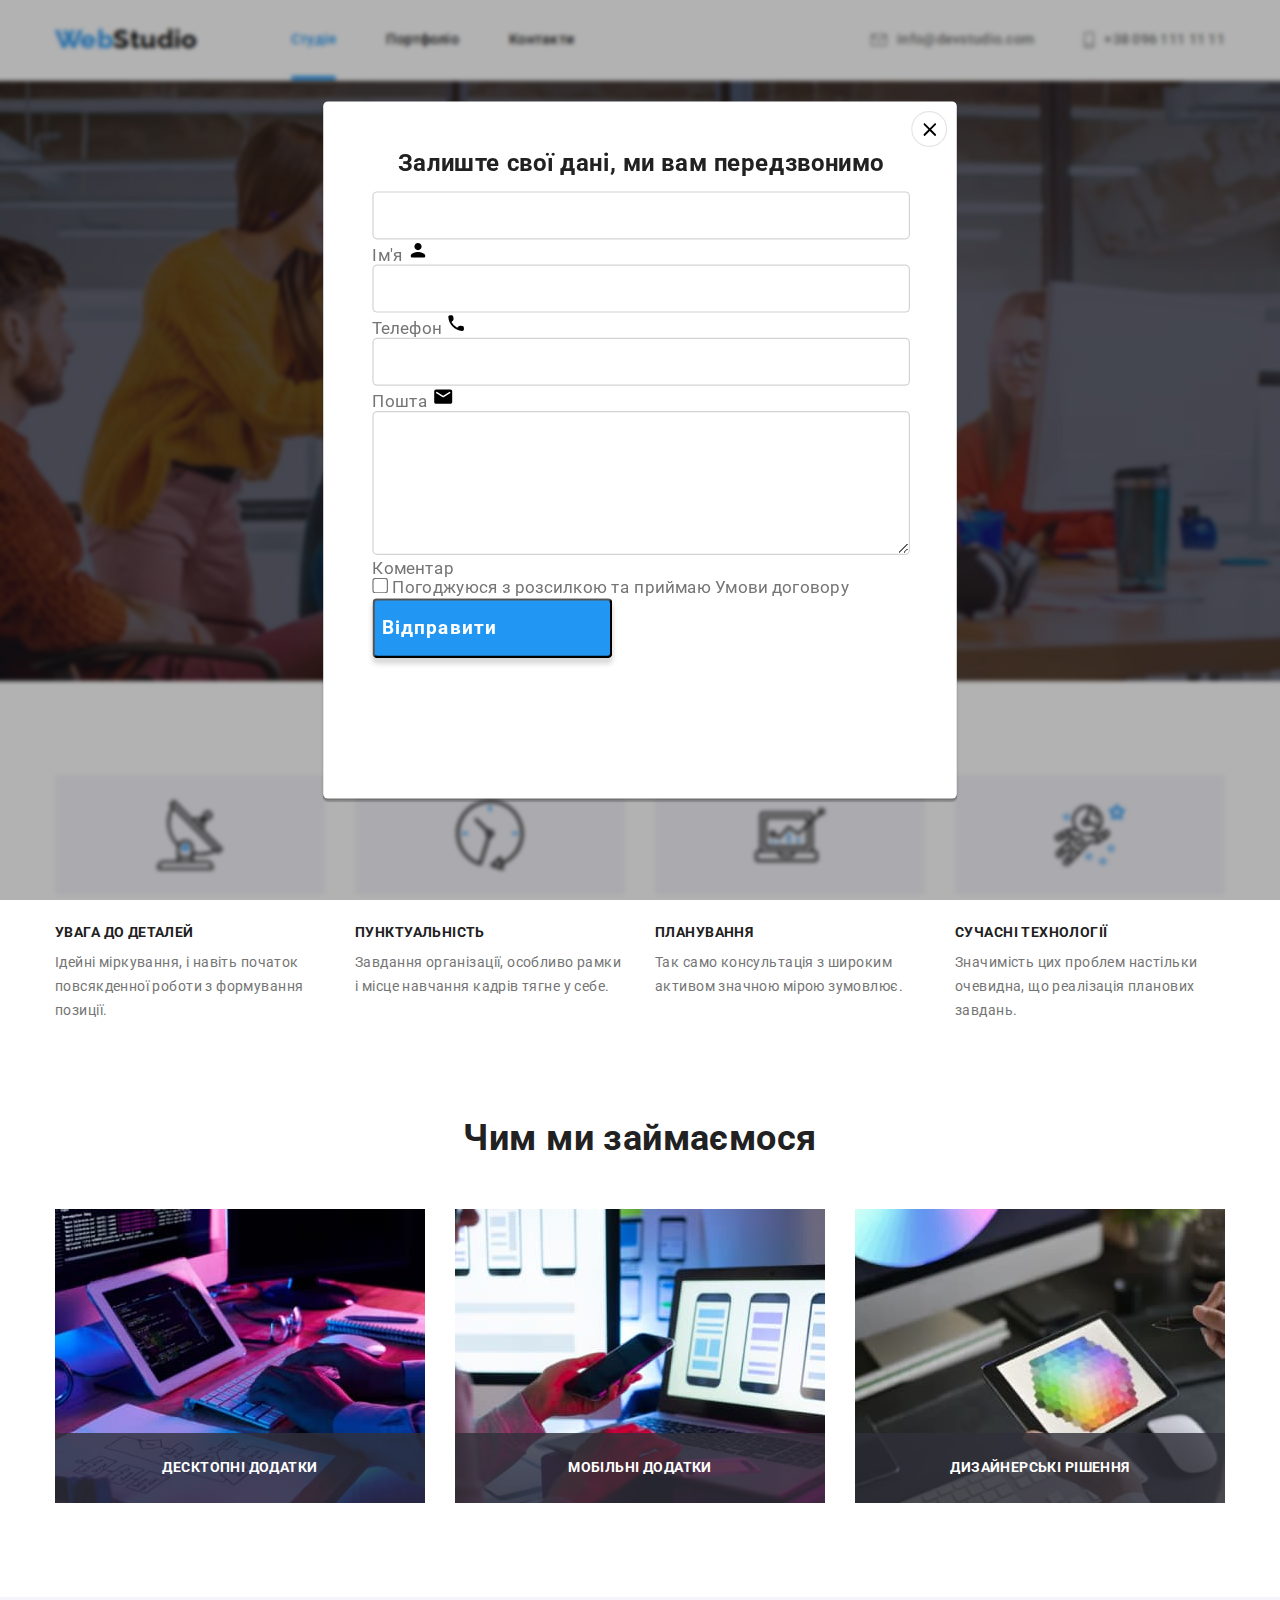
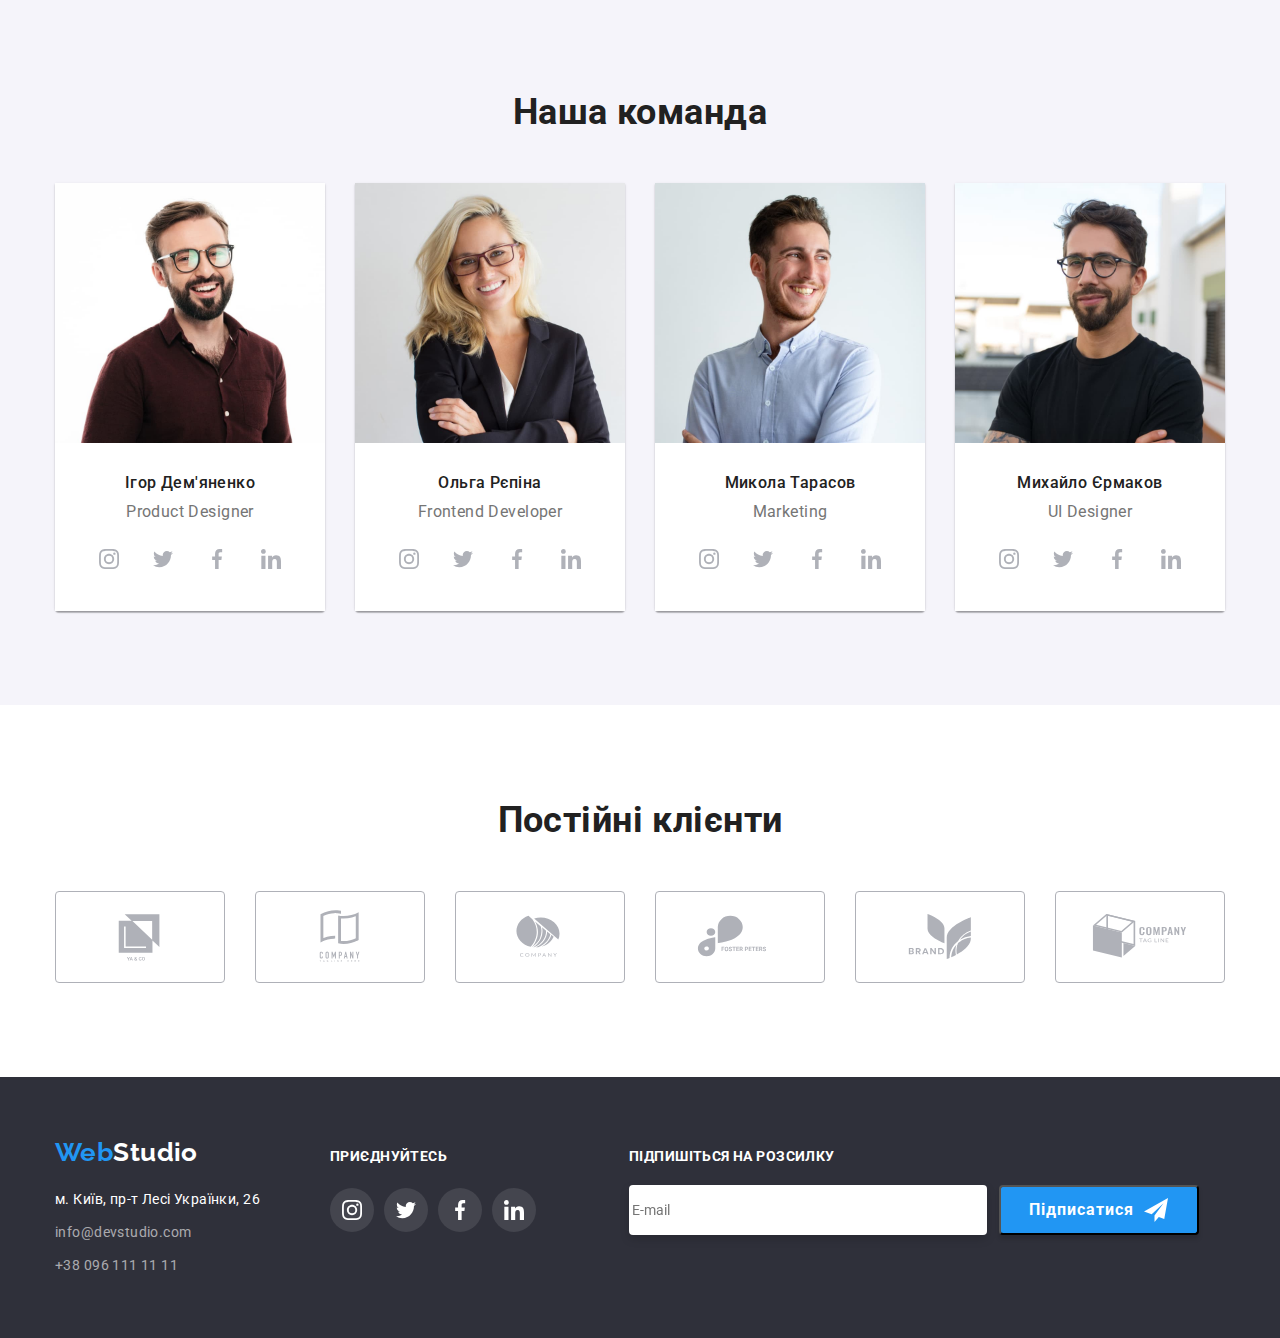
==== commit 06f11041: "summary3" ====
--- a/index.html
+++ b/index.html
@@ -566,8 +566,13 @@
         <div class="emailing">
           <p class="emailing-text">ПІДПИШІТЬСЯ НА РОЗСИЛКУ</p>
           <form class="emailing-form" name="emailing_form">                        
-            <input type="text" placeholder="E-mail">
-            <button type="button" class="emailing-button">Підписатися</button>                         
+            <input class="emailing-input" type="text" placeholder="E-mail">
+            <button type="button" class="emailing-button">
+              <span>Підписатися</span>
+              <svg class="emailing-telegram" width="24" height="24">
+                <use href="./img/icons.svg#telegram"></use>
+              </svg>
+            </button>                         
           </form>
         </div>
       </div>
@@ -575,18 +580,46 @@
 
     <div class="backdrop is-hidden" data-modal>
       <div class="modal">
-        <!-- <p>Lorem ipsum dolor sit amet consectetur 
-          adipisicing elit. Voluptates commodi 
-          quaerat velit sint modi nihil pariatur 
-          cupiditate quidem explicabo, iure temporibus?
-           Odit explicabo sint alias quae illo minus modi provident.
-        </p> -->
-
         <button class="modal-btn" type="button" data-modal-close>
           <svg class="close-btn" width="11" height="11">
             <use href="./img/icons.svg#close"></use>
           </svg>
         </button>
+        <p class="modal-title">Залиште свої дані, ми вам передзвонимо</p>
+        <form class="modal-form">
+          <div class="form-group">
+            <label class="form-field">
+              <input class="form-input" type="text" name="">
+              <span class="form-label">Ім'я</span>
+              <svg class="form-icon" width="18" height="18">
+                <use href="./img/icons.svg#person-black"></use>
+              </svg>
+            </label>
+            <label class="form-field">
+              <input class="form-input" type="text" name="">
+              <span class="form-label">Телефон</span>
+              <svg class="form-icon" width="18" height="18">
+                <use href="./img/icons.svg#phone-black"></use>
+              </svg>
+            </label>
+            <label class="form-field">
+              <input class="form-input" type="text" name="">
+              <span class="form-label">Пошта</span>
+              <svg class="form-icon" width="18" height="18">
+                <use href="./img/icons.svg#email-black"></use>
+              </svg>
+            </label>
+            <label class="form-field">
+              <textarea class="form-message" name="" rows="10"></textarea>
+              <span>Коментар</span>
+            </label>
+          </div>
+          <label>
+            <input type="checkbox" name="">
+            <span>Погоджуюся з розсилкою та приймаю Умови договору</span>
+          </label>          
+          <button class="form-btn" type="submit">Відправити</button>
+        </form>
       </div>
     </div>
 
--- a/css/styles.css
+++ b/css/styles.css
@@ -602,6 +602,13 @@
 }
 
 .emailing-button {
+    cursor: pointer;
+    display: flex;
+    align-items: center;
+    text-align: center;
+    padding-left: 28px;
+    padding-right: 13px;
+
     margin-left: 12px;
     width: 200px;
     height: 50px;
@@ -610,10 +617,6 @@
     font-weight: 700;
     font-size: 16px;
     line-height: 1.88;
-
-    display: flex;
-    align-items: center;
-    text-align: center;
     letter-spacing: 0.06em;
 
     color: #FFFFFF;
@@ -622,6 +625,35 @@
     box-shadow: 0px 4px 4px rgba(0, 0, 0, 0.15);
     border-radius: 4px;
 }
+
+.emailing-telegram {
+    margin-left: 10px;
+}
+
+.emailing-input {
+    width: 358px;
+    height: 50px;
+    /* left: 815px;
+    top: 2784px; */
+
+    border: 1px solid rgba(255, 255, 255, 0.3);
+    filter: drop-shadow(0px 4px 4px rgba(0, 0, 0, 0.15));
+    border-radius: 4px;
+}
+
+.form-message {
+    width: 448px;
+    height: 120px;
+    /* left: 576px;
+    top: 518px; */
+
+    border: 1px solid rgba(33, 33, 33, 0.2);
+    border-radius: 4px;
+}
+
+
+
+
 
 /* Modal window */
 
@@ -644,11 +676,11 @@
                 visibility 250ms cubic-bezier(0.4, 0, 0.2, 1);
 }
 
-.backdrop.is-hidden {
+/* .backdrop.is-hidden {
     opacity: 0;
     visibility: hidden;
     pointer-events: none;
-}
+} */
 
 .modal {
     position: absolute;
@@ -658,6 +690,8 @@
 
     width: 528px;
     height: 581px;
+
+    padding: 40px 39px 40px 41px;
 
     background: #FFFFFF;
     box-shadow: 0px 1px 3px rgba(0, 0, 0, 0.12), 0px 1px 1px rgba(0, 0, 0, 0.14), 0px 2px 1px rgba(0, 0, 0, 0.2);
@@ -689,6 +723,61 @@
 
 .backdrop.is-hidden .modal {
     transform: translate(-50%, -50%) scale(1.2) rotateZ(1turn);
+}
+
+.modal-title {
+    margin-bottom: 12px;
+
+    font-style: normal;
+    font-weight: 700;
+    font-size: 20px;
+    line-height: 1.15;
+    text-align: center;
+
+    color: #212121;
+}
+
+.modal-form {
+
+}
+
+.form-group {
+
+}
+
+.form-input {
+    width: 448px;
+    height: 40px;
+    /* left: 576px;
+    top: 314px; */
+
+    border: 1px solid rgba(33, 33, 33, 0.2);
+    border-radius: 4px;
+}
+
+.form-btn {
+    display: flex;
+    align-items: center;
+    text-align: center;
+
+    width: 200px;
+    height: 50px;
+    /* left: 700px;
+    top: 712px; */
+
+    background: #2196F3;
+    box-shadow: 0px 4px 4px rgba(0, 0, 0, 0.15);
+    border-radius: 4px;
+
+    font-style: normal;
+    font-weight: 700;
+    font-size: 16px;
+    line-height: 1.88;
+
+
+    letter-spacing: 0.06em;
+
+    color: #FFFFFF;
 }
 
 /* portfolio */
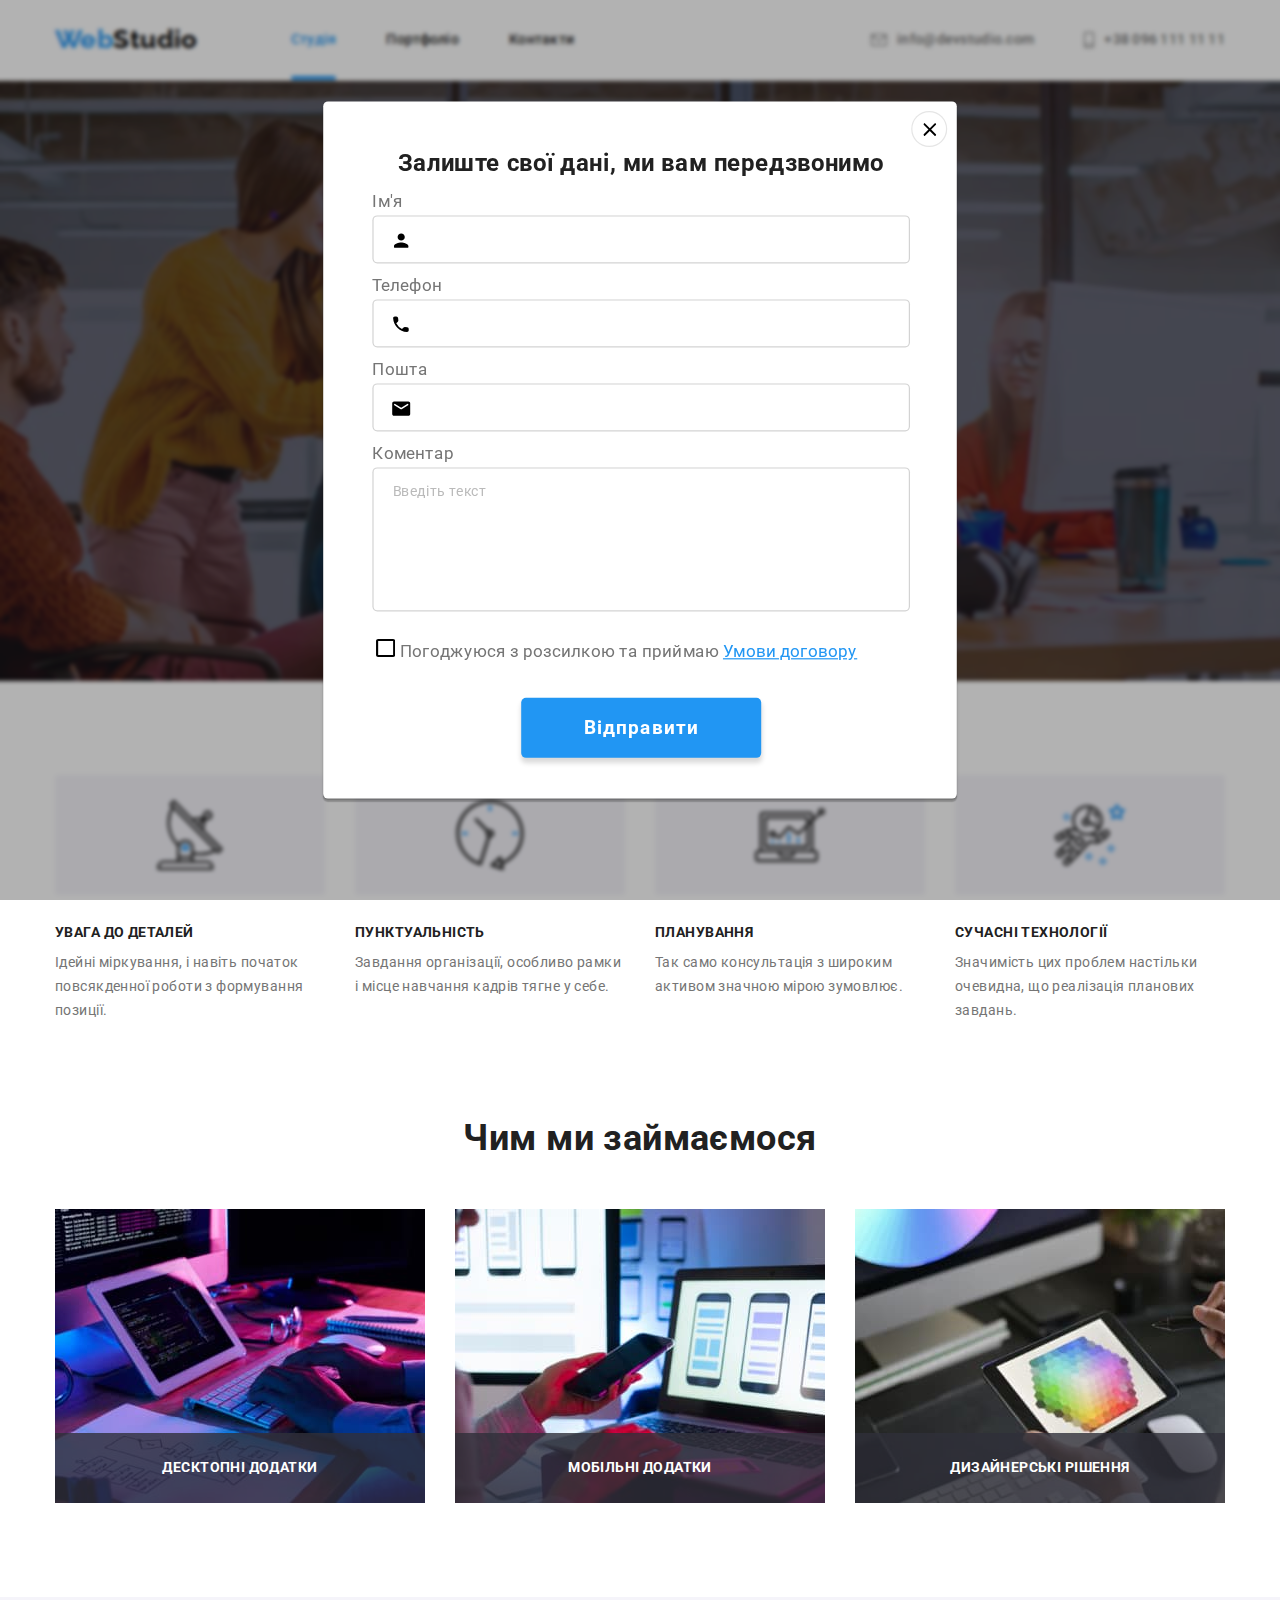
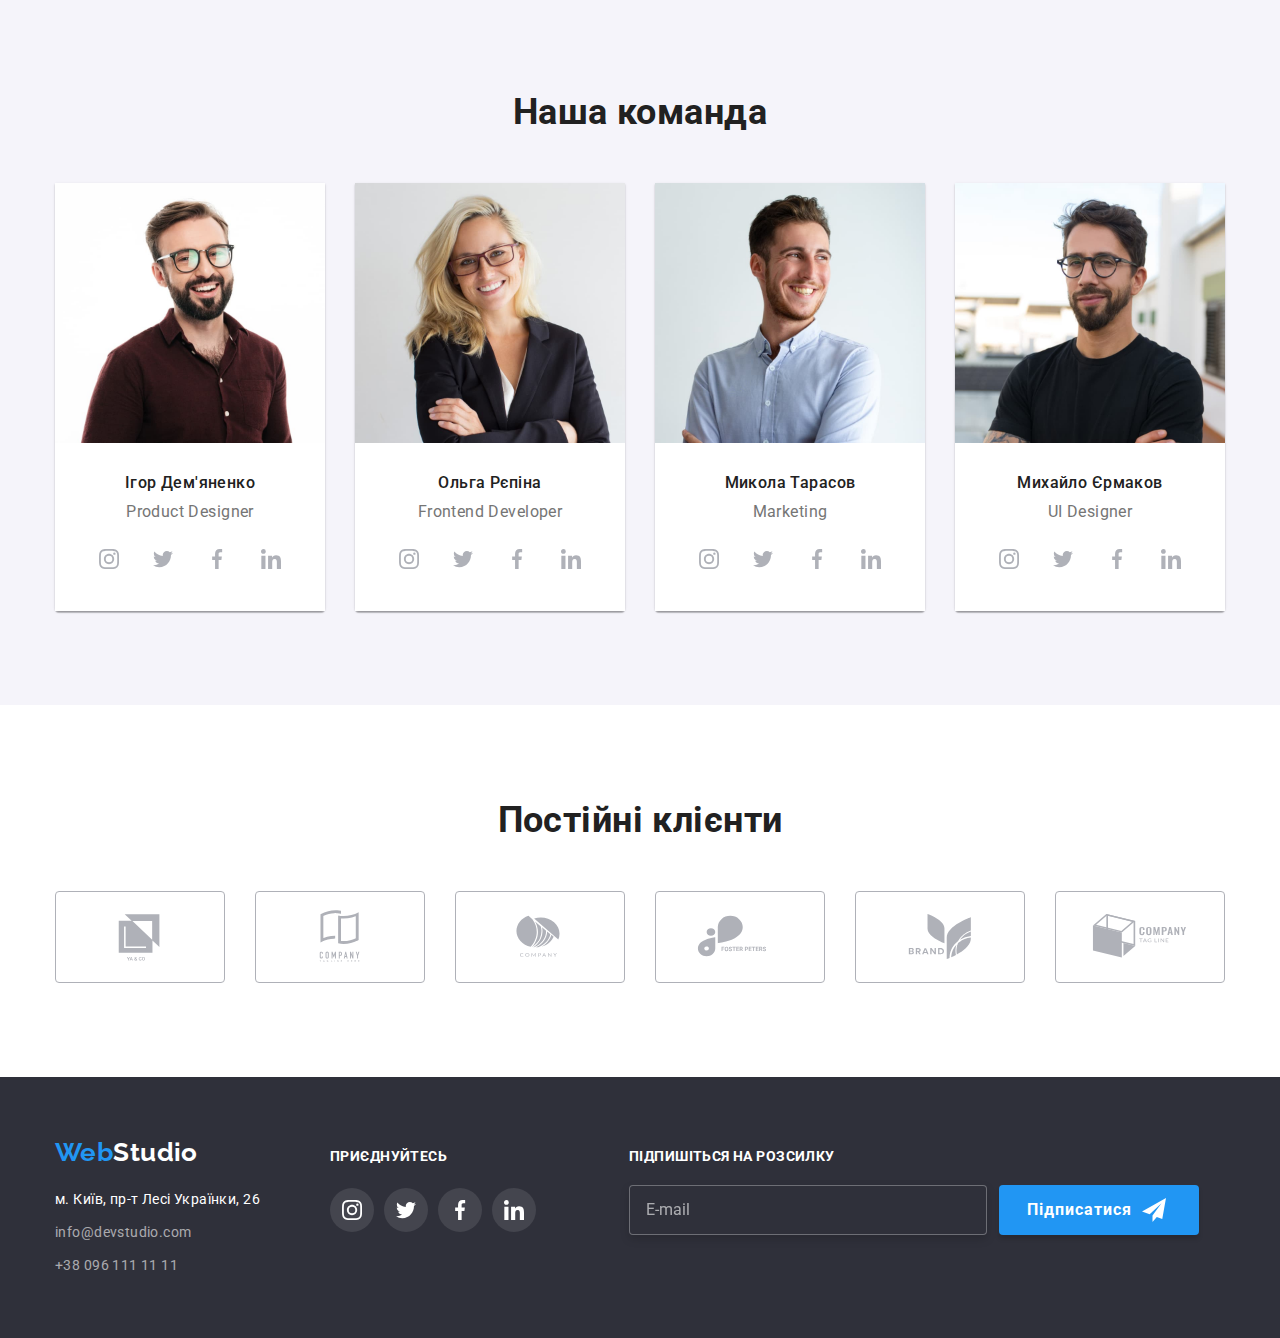
==== commit 30d44185: "summary4" ====
--- a/index.html
+++ b/index.html
@@ -589,34 +589,40 @@
         <form class="modal-form">
           <div class="form-group">
             <label class="form-field">
-              <input class="form-input" type="text" name="">
               <span class="form-label">Ім'я</span>
+              <input class="form-input" type="text" name="" required minlength="2">              
               <svg class="form-icon" width="18" height="18">
                 <use href="./img/icons.svg#person-black"></use>
               </svg>
             </label>
             <label class="form-field">
-              <input class="form-input" type="text" name="">
               <span class="form-label">Телефон</span>
+              <input class="form-input" type="text" name="" required minlength="12" maxlength="12">             
               <svg class="form-icon" width="18" height="18">
                 <use href="./img/icons.svg#phone-black"></use>
               </svg>
             </label>
             <label class="form-field">
-              <input class="form-input" type="text" name="">
               <span class="form-label">Пошта</span>
+              <input class="form-input" type="text" name="" required minlength="5">              
               <svg class="form-icon" width="18" height="18">
                 <use href="./img/icons.svg#email-black"></use>
               </svg>
             </label>
             <label class="form-field">
-              <textarea class="form-message" name="" rows="10"></textarea>
-              <span>Коментар</span>
+              <span class="form-label">Коментар</span>
+              <textarea class="form-message" name="" rows="10" placeholder="Введіть текст"></textarea>      
             </label>
           </div>
-          <label>
-            <input type="checkbox" name="">
-            <span>Погоджуюся з розсилкою та приймаю Умови договору</span>
+          <label class="form-agreement">
+            <input class="form-checkbox" type="checkbox" name="agreement-checkbox">            
+            <svg class="form-checkbox-icon" width="16" height="15">
+              <use class="unchecked" href="./img/icons.svg#unchecked-icon"></use>
+              <use class="checked" href="./img/icons.svg#checked-icon"></use>
+            </svg>
+            <span class="form-agreement-text">Погоджуюся з розсилкою та приймаю
+              <a class="form-agreement-link" href="">Умови договору</a>
+            </span>          
           </label>          
           <button class="form-btn" type="submit">Відправити</button>
         </form>
--- a/css/styles.css
+++ b/css/styles.css
@@ -597,8 +597,11 @@
     color: #FFFFFF;
 }
 
+
+
 .emailing-form {
     display: flex;
+    gap: 12px;
 }
 
 .emailing-button {
@@ -606,10 +609,10 @@
     display: flex;
     align-items: center;
     text-align: center;
+    gap: 10px;
     padding-left: 28px;
     padding-right: 13px;
 
-    margin-left: 12px;
     width: 200px;
     height: 50px;
 
@@ -621,39 +624,42 @@
 
     color: #FFFFFF;
 
+    border: none;
     background: #2196F3;
     box-shadow: 0px 4px 4px rgba(0, 0, 0, 0.15);
     border-radius: 4px;
 }
 
-.emailing-telegram {
+/* .emailing-telegram {
     margin-left: 10px;
-}
+} */
 
 .emailing-input {
+    padding: 15px 16px;
+
     width: 358px;
     height: 50px;
     /* left: 815px;
     top: 2784px; */
 
+    color: #fff;
+
+    background: #2F303A;
     border: 1px solid rgba(255, 255, 255, 0.3);
     filter: drop-shadow(0px 4px 4px rgba(0, 0, 0, 0.15));
     border-radius: 4px;
 }
 
-.form-message {
-    width: 448px;
-    height: 120px;
-    /* left: 576px;
-    top: 518px; */
-
-    border: 1px solid rgba(33, 33, 33, 0.2);
-    border-radius: 4px;
-}
-
-
-
-
+.emailing-input::placeholder {
+    font-style: normal;
+    font-size: 16px;
+    line-height: 1.25;
+
+    display: flex;
+    align-items: center;
+
+    color: rgba(255, 255, 255, 0.6);
+}
 
 /* Modal window */
 
@@ -737,37 +743,134 @@
     color: #212121;
 }
 
-.modal-form {
-
-}
+/* .modal-form {
+
+} */
 
 .form-group {
-
+   margin-bottom: 20px;
+}
+
+.form-field {
+    display: block;
+   position: relative;
+   margin-bottom: 10px;
+}
+
+.form-label {
+    display: block;
+    margin-bottom: 4px;
 }
 
 .form-input {
+    display: block;
     width: 448px;
     height: 40px;
-    /* left: 576px;
-    top: 314px; */
+    padding-left: 42px;
 
     border: 1px solid rgba(33, 33, 33, 0.2);
     border-radius: 4px;
+
+    transition: border-color 250ms cubic-bezier(0.4, 0, 0.2, 1);
+}
+
+.form-input:focus {
+    border-color: var(--fonbut);
+}
+
+.form-icon {
+    position: absolute;
+    top: 32px;
+    left: 15px;
+}
+
+.form-message {
+    padding: 12px 16px;
+    width: 448px;
+    height: 120px;
+    resize: none;
+
+    border: 1px solid rgba(33, 33, 33, 0.2);
+    border-radius: 4px;
+}
+
+.form-message::placeholder {
+    font-style: normal;
+    font-size: 12px;
+    line-height: 1.17;
+    letter-spacing: 0.01em;
+
+    color: rgba(117, 117, 117, 0.5);
+}
+
+.form-agreement {
+    display: block;
+    margin-bottom: 30px;
+}
+
+.form-checkbox {
+    appearance: none;
+    /* width: 16px;
+    height: 15px;
+    border: 2px solid #212121;
+
+    border-radius: 3px;
+    background-image: url("data:image/svg+xml,%3Csvg width='16' height='15' viewBox='0 0 16 15' fill='none' xmlns='http://www.w3.org/2000/svg'%3E%3Crect width='16' height='15' rx='2' fill='%232196F3'/%3E%3Cpath d='M3.95703 7.75166L3.88825 7.68604L3.81923 7.75141L2.93123 8.59258L2.85486 8.66492L2.93097 8.73753L6.42671 12.0724L6.49574 12.1382L6.56476 12.0724L14.069 4.91352L14.1449 4.84116L14.069 4.76881L13.1873 3.92764L13.1183 3.86183L13.0493 3.92761L6.49577 10.1735L3.95703 7.75166Z' fill='white' stroke='white' stroke-width='0.2'/%3E%3C/svg%3E"); */
+
+}
+
+.form-checkbox-icon .unchecked {
+    opacity: 1;
+}
+
+.form-checkbox:checked + .form-checkbox-icon .unchecked {
+    opacity: 0;
+    transition: opacity 250mc cubic-bezier(0.4, 0, 0.2, 1);
+}
+
+.form-checkbox-icon .checked {
+    opacity: 0;
+}
+
+.form-checkbox:checked + .form-checkbox-icon .checked {
+    opacity: 1;
+    transition: opacity 250mc cubic-bezier(0.4, 0, 0.2, 1);
+}
+
+/* .chb-icon:hover,
+.chb-icon:focus {
+    appearance: none;
+    outline: none;
+    background-image: url("data:image/svg+xml,%3Csvg width='16' height='15' viewBox='0 0 16 15' fill='none' xmlns='http://www.w3.org/2000/svg'%3E%3Crect width='16' height='15' rx='2' fill='%232196F3'/%3E%3Cpath d='M3.95703 7.75166L3.88825 7.68604L3.81923 7.75141L2.93123 8.59258L2.85486 8.66492L2.93097 8.73753L6.42671 12.0724L6.49574 12.1382L6.56476 12.0724L14.069 4.91352L14.1449 4.84116L14.069 4.76881L13.1873 3.92764L13.1183 3.86183L13.0493 3.92761L6.49577 10.1735L3.95703 7.75166Z' fill='white' stroke='white' stroke-width='0.2'/%3E%3C/svg%3E");
+} */
+
+.form-agreement-link {
+    color: var(--fonbut);
+}
+
+.form-svg {
+    display: flex;
+    gap: 8px;
+}
+
+.form-agreement-text {
+    user-select: none;
 }
 
 .form-btn {
-    display: flex;
+    display: block;
     align-items: center;
     text-align: center;
+    margin-left: auto;
+    margin-right: auto;
 
     width: 200px;
     height: 50px;
-    /* left: 700px;
-    top: 712px; */
 
     background: #2196F3;
     box-shadow: 0px 4px 4px rgba(0, 0, 0, 0.15);
     border-radius: 4px;
+    border: none;
 
     font-style: normal;
     font-weight: 700;
